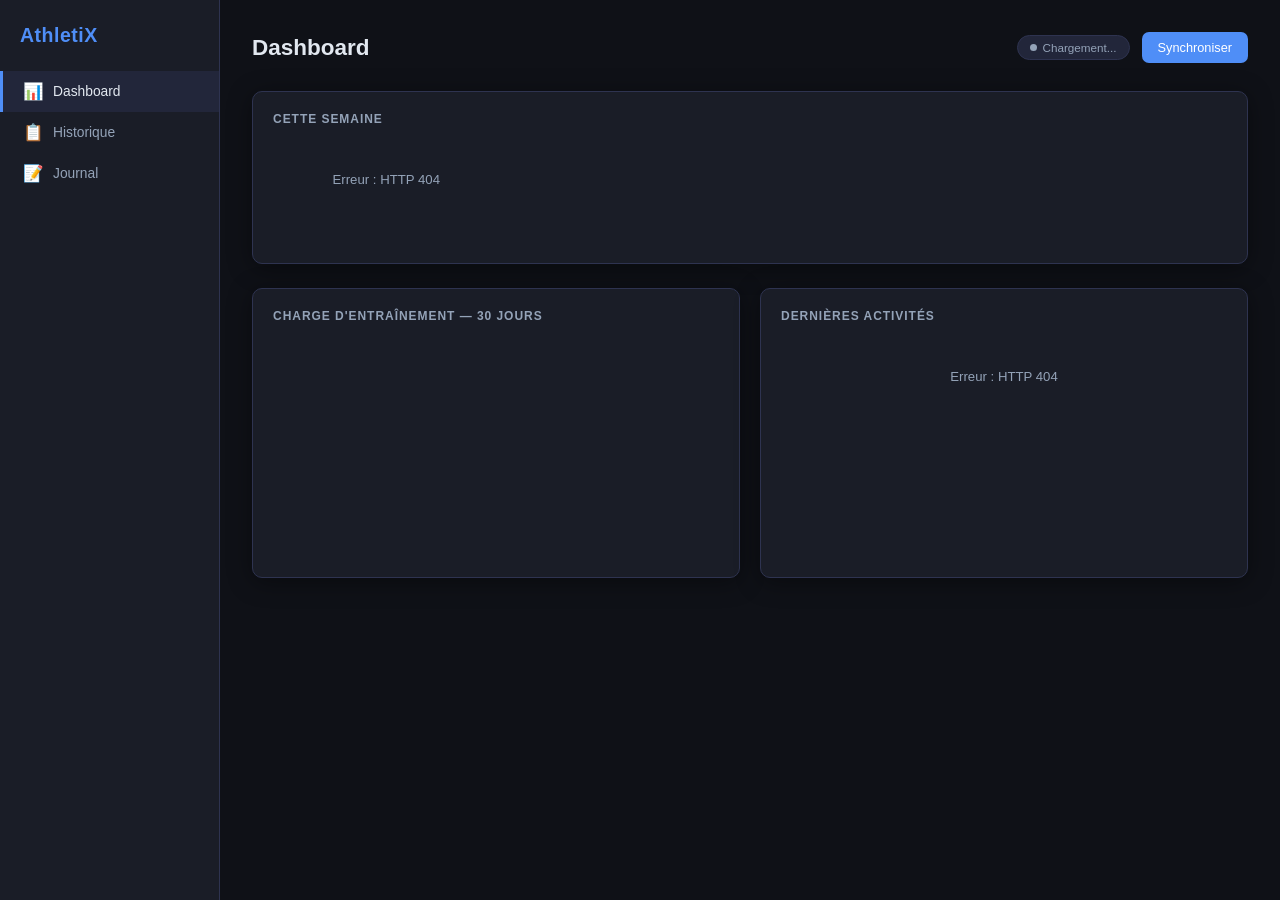
==== frontend/index.html @ 52e1e2ad "feat: frontend complet + gestion rate limit Garmin Dashboard, historique, détail activité et journal" ====
<!DOCTYPE html>
<html lang="fr">
<head>
  <meta charset="UTF-8">
  <meta name="viewport" content="width=device-width, initial-scale=1">
  <title>AthletiX — Dashboard</title>
  <link rel="stylesheet" href="css/style.css">
</head>
<body>
<div class="layout">

  <aside class="sidebar">
    <div class="sidebar-logo">AthletiX</div>
    <nav>
      <a href="index.html" class="active"><span class="icon">📊</span> Dashboard</a>
      <a href="history.html"><span class="icon">📋</span> Historique</a>
      <a href="journal.html"><span class="icon">📝</span> Journal</a>
    </nav>
  </aside>

  <main class="main-content">

    <div class="page-header">
      <h1>Dashboard</h1>
      <div style="display:flex;gap:12px;align-items:center">
        <span class="sync-badge" id="sync-status">
          <span class="sync-dot never"></span>Chargement...
        </span>
        <button class="btn btn-primary" id="btn-sync">Synchroniser</button>
      </div>
    </div>

    <!-- Semaine en cours -->
    <div class="card" style="margin-bottom:24px">
      <div class="card-title">Cette semaine</div>
      <div class="stats-grid" id="week-stats">
        <p class="loading">Chargement...</p>
      </div>
    </div>

    <div class="grid-2">
      <!-- Courbe de forme -->
      <div class="card">
        <div class="card-title">Charge d'entraînement — 30 jours</div>
        <div class="chart-container">
          <canvas id="fitness-chart"></canvas>
        </div>
      </div>

      <!-- Dernières activités -->
      <div class="card">
        <div class="card-title">Dernières activités</div>
        <ul class="activity-list" id="recent-list">
          <li class="loading">Chargement...</li>
        </ul>
      </div>
    </div>

  </main>
</div>

<div id="toast"></div>

<script src="js/vendor/chart.min.js"></script>
<script src="js/api.js"></script>
<script src="js/dashboard.js"></script>
</body>
</html>
---- frontend/css/style.css ----
/* ===== Reset & Base ===== */
*, *::before, *::after { box-sizing: border-box; margin: 0; padding: 0; }

:root {
  --bg:        #0f1117;
  --surface:   #1a1d27;
  --surface2:  #22263a;
  --border:    #2e3350;
  --accent:    #4f8ef7;
  --accent2:   #7c5af7;
  --green:     #34d399;
  --orange:    #fb923c;
  --red:       #f87171;
  --text:      #e2e8f0;
  --text-muted:#94a3b8;
  --radius:    10px;
  --shadow:    0 4px 24px rgba(0,0,0,.4);
  font-size: 15px;
}

body {
  font-family: -apple-system, BlinkMacSystemFont, "Segoe UI", Roboto, sans-serif;
  background: var(--bg);
  color: var(--text);
  min-height: 100vh;
}

a { color: var(--accent); text-decoration: none; }
a:hover { text-decoration: underline; }

/* ===== Layout ===== */
.layout { display: flex; min-height: 100vh; }

.sidebar {
  width: 220px;
  background: var(--surface);
  border-right: 1px solid var(--border);
  display: flex;
  flex-direction: column;
  padding: 24px 0;
  position: fixed;
  height: 100vh;
  z-index: 100;
}

.sidebar-logo {
  font-size: 1.3rem;
  font-weight: 700;
  color: var(--accent);
  padding: 0 20px 24px;
  letter-spacing: .5px;
}

.sidebar nav a {
  display: flex;
  align-items: center;
  gap: 10px;
  padding: 11px 20px;
  color: var(--text-muted);
  font-size: .92rem;
  transition: background .15s, color .15s;
  border-left: 3px solid transparent;
}
.sidebar nav a:hover, .sidebar nav a.active {
  background: var(--surface2);
  color: var(--text);
  border-left-color: var(--accent);
  text-decoration: none;
}
.sidebar nav a .icon { font-size: 1.1rem; width: 20px; text-align: center; }

.main-content {
  margin-left: 220px;
  flex: 1;
  padding: 32px;
  max-width: 1200px;
}

/* ===== Page Header ===== */
.page-header {
  display: flex;
  justify-content: space-between;
  align-items: center;
  margin-bottom: 28px;
}
.page-header h1 { font-size: 1.5rem; font-weight: 600; }

/* ===== Cards ===== */
.card {
  background: var(--surface);
  border: 1px solid var(--border);
  border-radius: var(--radius);
  padding: 20px;
  box-shadow: var(--shadow);
}

.card-title {
  font-size: .8rem;
  font-weight: 600;
  text-transform: uppercase;
  letter-spacing: .08em;
  color: var(--text-muted);
  margin-bottom: 14px;
}

/* ===== Stats Grid ===== */
.stats-grid {
  display: grid;
  grid-template-columns: repeat(auto-fill, minmax(180px, 1fr));
  gap: 16px;
  margin-bottom: 24px;
}

.stat-card {
  background: var(--surface);
  border: 1px solid var(--border);
  border-radius: var(--radius);
  padding: 18px 20px;
}
.stat-card .label {
  font-size: .78rem;
  color: var(--text-muted);
  text-transform: uppercase;
  letter-spacing: .06em;
  margin-bottom: 6px;
}
.stat-card .value {
  font-size: 1.6rem;
  font-weight: 700;
  line-height: 1;
}
.stat-card .unit {
  font-size: .8rem;
  color: var(--text-muted);
  margin-top: 4px;
}

/* ===== Grid 2-col ===== */
.grid-2 { display: grid; grid-template-columns: 1fr 1fr; gap: 20px; margin-bottom: 24px; }
.grid-3 { display: grid; grid-template-columns: 1fr 1fr 1fr; gap: 20px; margin-bottom: 24px; }

/* ===== Activity List ===== */
.activity-list { list-style: none; }
.activity-item {
  display: flex;
  align-items: center;
  gap: 14px;
  padding: 12px 0;
  border-bottom: 1px solid var(--border);
  cursor: pointer;
  transition: background .1s;
  border-radius: 6px;
  padding: 10px 12px;
  margin: 0 -12px;
}
.activity-item:last-child { border-bottom: none; }
.activity-item:hover { background: var(--surface2); }

.activity-icon {
  width: 38px; height: 38px;
  border-radius: 50%;
  display: flex; align-items: center; justify-content: center;
  font-size: 1.1rem;
  flex-shrink: 0;
}
.icon-run      { background: rgba(79,142,247,.15); }
.icon-trail    { background: rgba(52,211,153,.15); }
.icon-cycling  { background: rgba(251,146,60,.15); }
.icon-swimming { background: rgba(124,90,247,.15); }
.icon-strength { background: rgba(248,113,113,.15); }
.icon-other    { background: rgba(148,163,184,.1); }

.activity-info { flex: 1; min-width: 0; }
.activity-info .name { font-size: .9rem; font-weight: 500; white-space: nowrap; overflow: hidden; text-overflow: ellipsis; }
.activity-info .meta { font-size: .78rem; color: var(--text-muted); margin-top: 2px; }

.activity-stats { text-align: right; flex-shrink: 0; }
.activity-stats .primary { font-size: .95rem; font-weight: 600; }
.activity-stats .secondary { font-size: .78rem; color: var(--text-muted); }

/* ===== Sync Status ===== */
.sync-badge {
  display: inline-flex; align-items: center; gap: 6px;
  font-size: .78rem; color: var(--text-muted);
  background: var(--surface2);
  border: 1px solid var(--border);
  border-radius: 20px;
  padding: 5px 12px;
}
.sync-dot { width: 7px; height: 7px; border-radius: 50%; }
.sync-dot.ok { background: var(--green); }
.sync-dot.error { background: var(--red); }
.sync-dot.never { background: var(--text-muted); }

/* ===== Buttons ===== */
.btn {
  display: inline-flex; align-items: center; gap: 7px;
  padding: 8px 16px;
  border-radius: 7px;
  border: none;
  font-size: .85rem;
  font-weight: 500;
  cursor: pointer;
  transition: opacity .15s, transform .1s;
}
.btn:hover { opacity: .85; }
.btn:active { transform: scale(.97); }
.btn-primary { background: var(--accent); color: #fff; }
.btn-ghost   { background: var(--surface2); color: var(--text); border: 1px solid var(--border); }

/* ===== Chart container ===== */
.chart-container { position: relative; height: 220px; }

/* ===== Table ===== */
.table-wrap { overflow-x: auto; }
table { width: 100%; border-collapse: collapse; font-size: .88rem; }
th { text-align: left; font-size: .75rem; text-transform: uppercase; letter-spacing: .06em; color: var(--text-muted); padding: 0 12px 10px; border-bottom: 1px solid var(--border); }
td { padding: 11px 12px; border-bottom: 1px solid var(--border); vertical-align: middle; }
tr:hover td { background: var(--surface2); }
tr:last-child td { border-bottom: none; }

/* ===== Filters ===== */
.filters {
  display: flex; gap: 10px; align-items: center;
  margin-bottom: 20px; flex-wrap: wrap;
}
.filters select, .filters input[type="date"] {
  background: var(--surface);
  border: 1px solid var(--border);
  color: var(--text);
  padding: 7px 12px;
  border-radius: 7px;
  font-size: .85rem;
}
.filters select:focus, .filters input:focus { outline: 2px solid var(--accent); border-color: transparent; }

/* ===== Form ===== */
.form-group { margin-bottom: 16px; }
.form-group label { display: block; font-size: .8rem; color: var(--text-muted); margin-bottom: 6px; text-transform: uppercase; letter-spacing: .06em; }
.form-group textarea, .form-group input[type="text"] {
  width: 100%;
  background: var(--surface2);
  border: 1px solid var(--border);
  color: var(--text);
  padding: 10px 12px;
  border-radius: 7px;
  font-size: .9rem;
  font-family: inherit;
  resize: vertical;
}
.form-group textarea:focus, .form-group input:focus { outline: 2px solid var(--accent); border-color: transparent; }

.score-group { display: flex; gap: 8px; align-items: center; }
.score-group input[type="range"] { flex: 1; accent-color: var(--accent); }
.score-val { min-width: 28px; text-align: center; font-weight: 700; font-size: 1.1rem; color: var(--accent); }

/* ===== Type badge ===== */
.badge {
  display: inline-block;
  padding: 2px 9px;
  border-radius: 4px;
  font-size: .75rem;
  font-weight: 600;
  text-transform: uppercase;
  letter-spacing: .04em;
}
.badge-run      { background: rgba(79,142,247,.15); color: #4f8ef7; }
.badge-trail    { background: rgba(52,211,153,.15); color: #34d399; }
.badge-cycling  { background: rgba(251,146,60,.15); color: #fb923c; }
.badge-swimming { background: rgba(124,90,247,.15); color: #7c5af7; }
.badge-strength { background: rgba(248,113,113,.15); color: #f87171; }
.badge-other    { background: rgba(148,163,184,.1); color: #94a3b8; }

/* ===== Detail view ===== */
.detail-grid { display: grid; grid-template-columns: repeat(auto-fill, minmax(160px, 1fr)); gap: 14px; margin-bottom: 24px; }
.detail-stat { background: var(--surface2); border-radius: 8px; padding: 14px 16px; }
.detail-stat .label { font-size: .75rem; color: var(--text-muted); text-transform: uppercase; margin-bottom: 4px; }
.detail-stat .value { font-size: 1.3rem; font-weight: 700; }

/* ===== Loading / Empty ===== */
.loading { color: var(--text-muted); font-size: .9rem; padding: 24px; text-align: center; }
.empty   { color: var(--text-muted); font-size: .88rem; padding: 32px; text-align: center; }

/* ===== Toast ===== */
#toast {
  position: fixed; bottom: 24px; right: 24px;
  background: var(--surface); border: 1px solid var(--border);
  border-radius: 8px; padding: 12px 18px;
  font-size: .88rem; box-shadow: var(--shadow);
  opacity: 0; transform: translateY(8px);
  transition: opacity .2s, transform .2s;
  z-index: 999; pointer-events: none;
  max-width: 320px;
}
#toast.show { opacity: 1; transform: none; }
#toast.ok   { border-left: 3px solid var(--green); }
#toast.err  { border-left: 3px solid var(--red); }

/* ===== Responsive ===== */
@media (max-width: 768px) {
  .sidebar { width: 100%; height: auto; position: relative; flex-direction: row; flex-wrap: wrap; padding: 12px; }
  .main-content { margin-left: 0; padding: 16px; }
  .grid-2, .grid-3 { grid-template-columns: 1fr; }
}
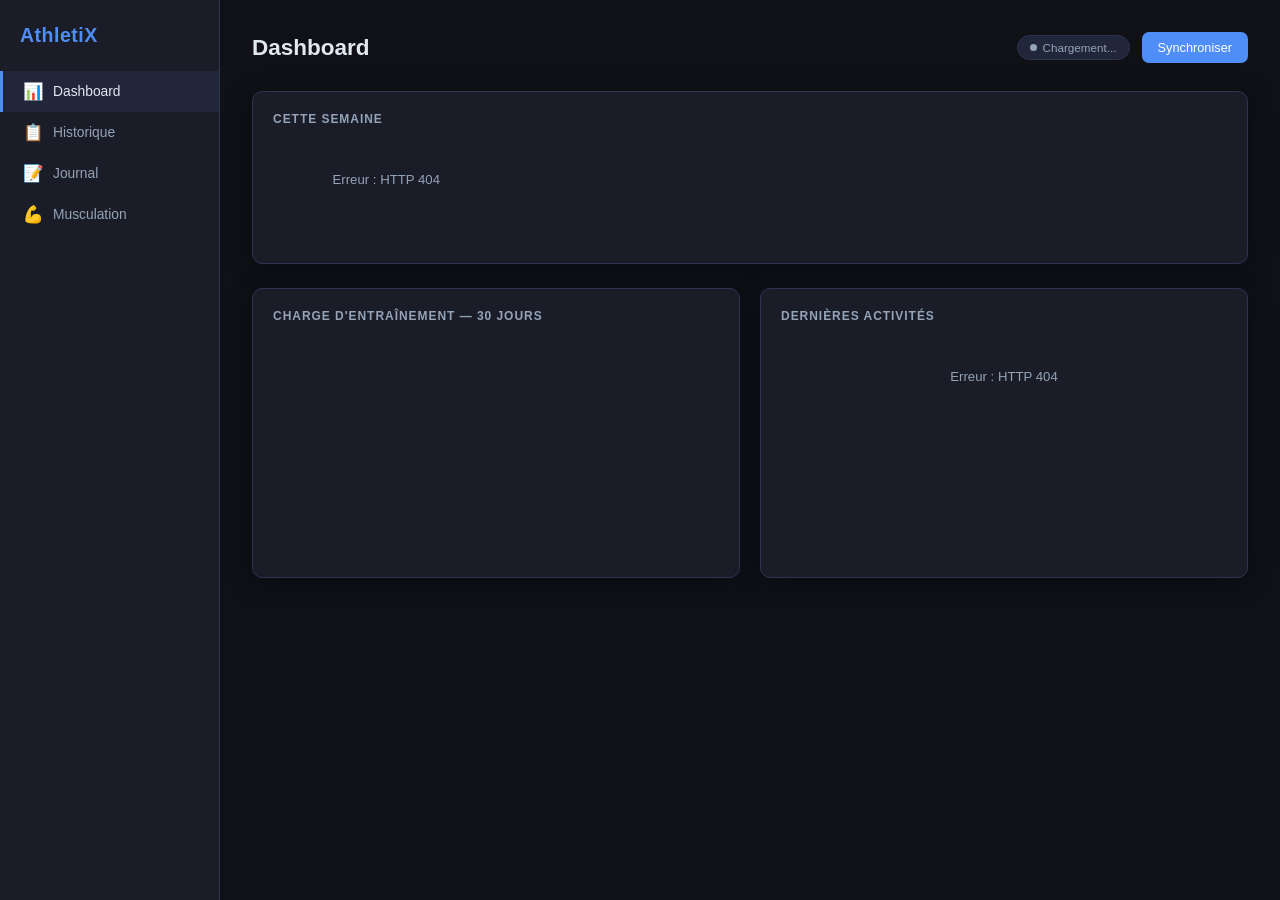
==== commit c4fa513f: "feat(strength): module musculation complet — backend + frontend Backend : - database.py : migration " ====
--- a/frontend/index.html
+++ b/frontend/index.html
@@ -15,6 +15,7 @@
       <a href="index.html" class="active"><span class="icon">📊</span> Dashboard</a>
       <a href="history.html"><span class="icon">📋</span> Historique</a>
       <a href="journal.html"><span class="icon">📝</span> Journal</a>
+      <a href="strength.html"><span class="icon">💪</span> Musculation</a>
     </nav>
   </aside>
 
--- a/frontend/css/style.css
+++ b/frontend/css/style.css
@@ -207,6 +207,7 @@
 .btn:active { transform: scale(.97); }
 .btn-primary { background: var(--accent); color: #fff; }
 .btn-ghost   { background: var(--surface2); color: var(--text); border: 1px solid var(--border); }
+.btn-danger  { background: var(--red); color: #fff; }
 
 /* ===== Chart container ===== */
 .chart-container { position: relative; height: 220px; }
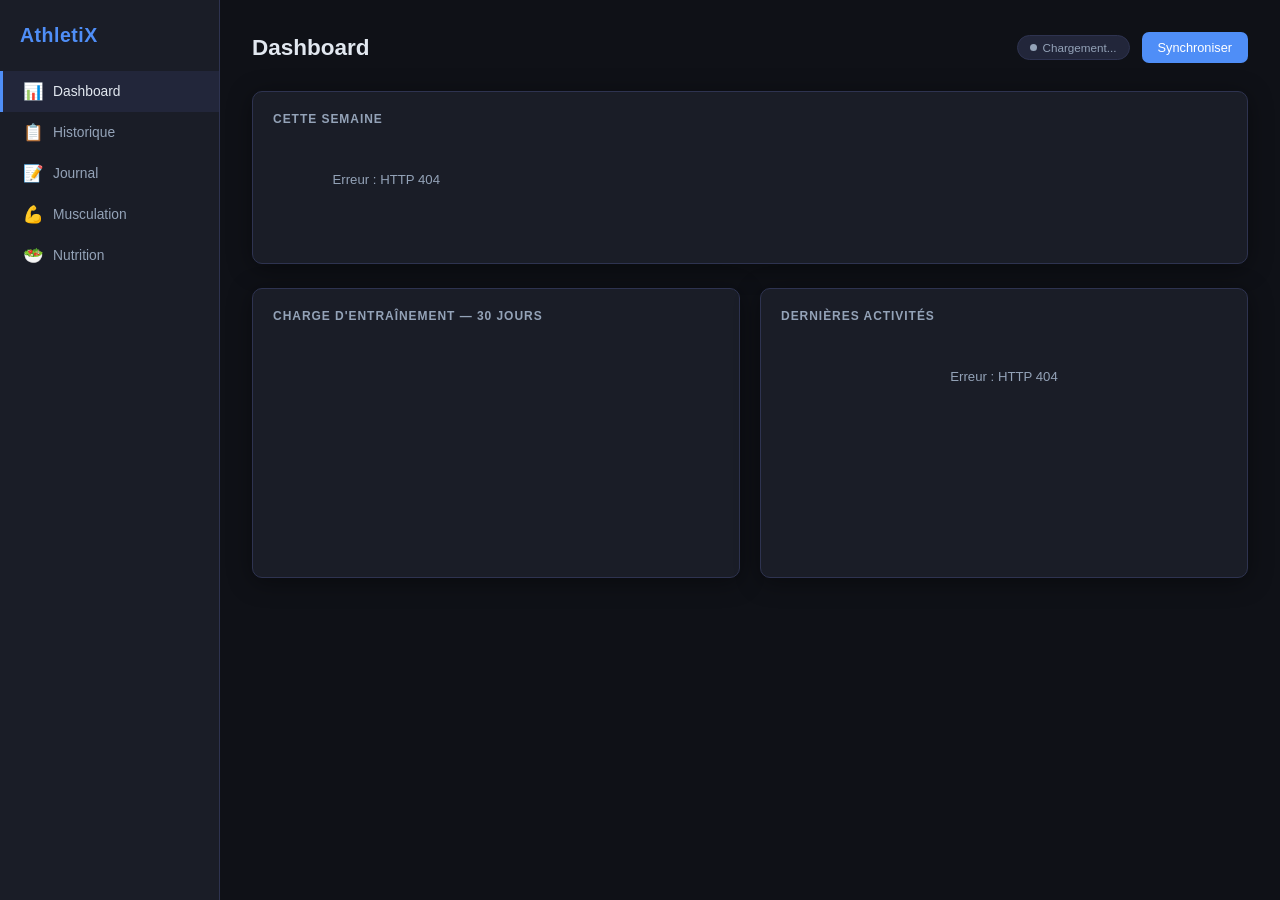
==== commit 6e807e28: "feat(nutrition): module nutrition complet — backend + frontend Backend : - routers/nutrition.py : CR" ====
--- a/frontend/index.html
+++ b/frontend/index.html
@@ -16,6 +16,7 @@
       <a href="history.html"><span class="icon">📋</span> Historique</a>
       <a href="journal.html"><span class="icon">📝</span> Journal</a>
       <a href="strength.html"><span class="icon">💪</span> Musculation</a>
+      <a href="nutrition.html"><span class="icon">🥗</span> Nutrition</a>
     </nav>
   </aside>
 
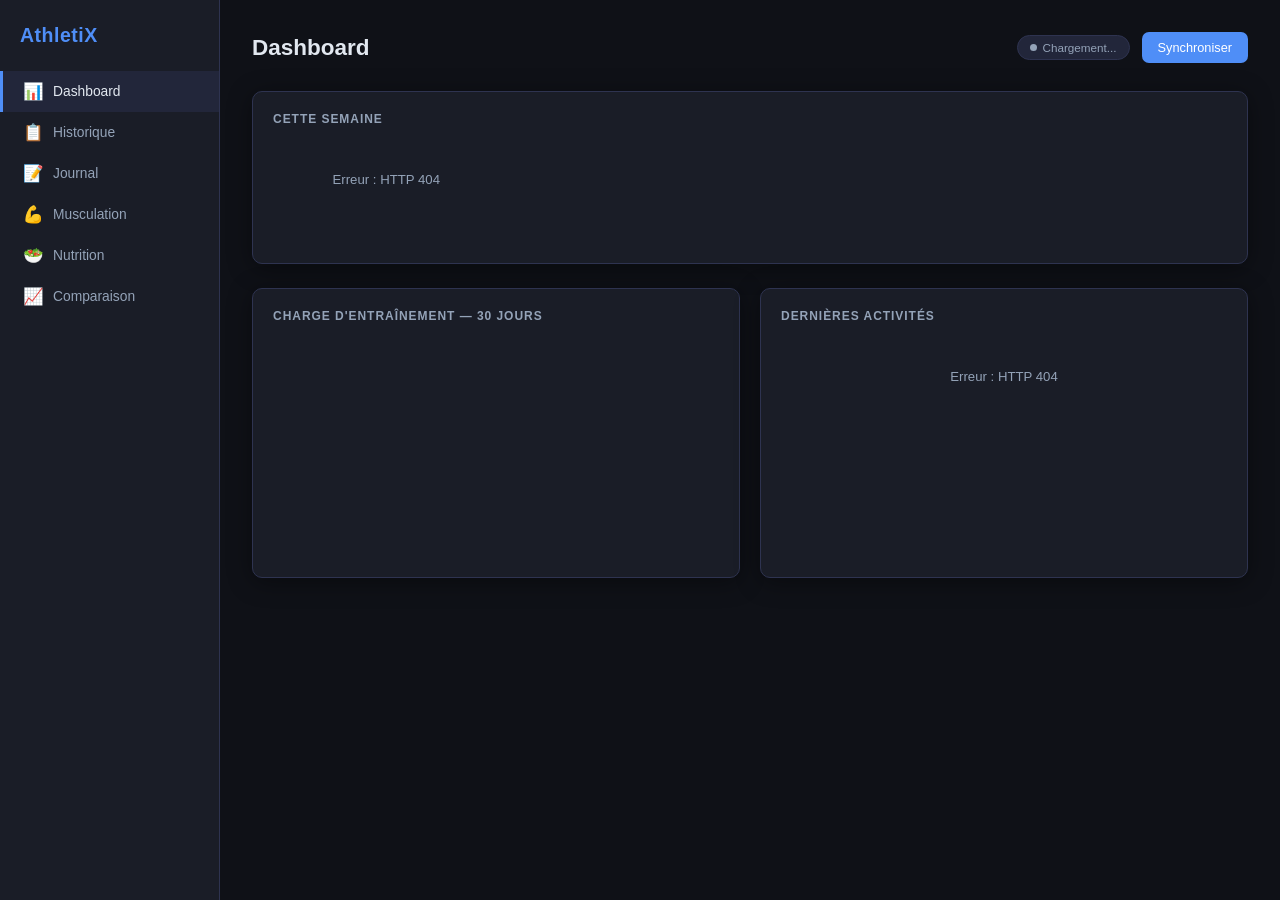
==== commit 4e82c169: "feat(compare): module comparaison — périodes + exercices (backend + frontend) Co-Authored-By: Claude" ====
--- a/frontend/index.html
+++ b/frontend/index.html
@@ -17,6 +17,7 @@
       <a href="journal.html"><span class="icon">📝</span> Journal</a>
       <a href="strength.html"><span class="icon">💪</span> Musculation</a>
       <a href="nutrition.html"><span class="icon">🥗</span> Nutrition</a>
+      <a href="compare.html"><span class="icon">📈</span> Comparaison</a>
     </nav>
   </aside>
 
@@ -65,6 +66,7 @@
 
 <script src="js/vendor/chart.min.js"></script>
 <script src="js/api.js"></script>
+<script src="js/alerts.js"></script>
 <script src="js/dashboard.js"></script>
 </body>
 </html>
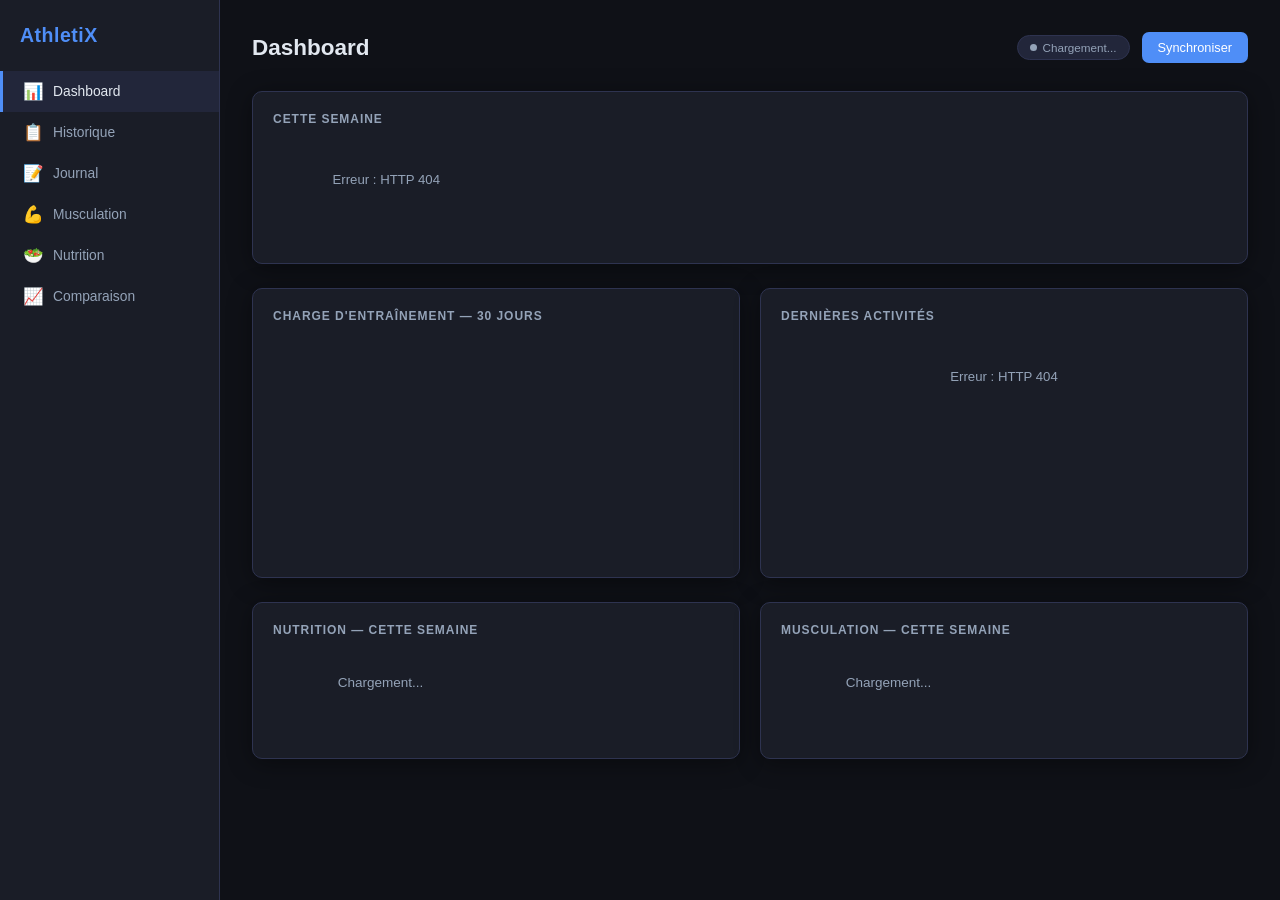
==== commit 6023183b: "feat(dashboard): widgets V2 — nutrition, musculation et badge alertes Co-Authored-By: Claude Sonnet " ====
--- a/frontend/index.html
+++ b/frontend/index.html
@@ -59,6 +59,22 @@
       </div>
     </div>
 
+    <!-- Widgets V2 : nutrition + musculation -->
+    <div class="grid-2" style="margin-top:24px">
+      <div class="card">
+        <div class="card-title">Nutrition — cette semaine</div>
+        <div class="stats-grid" id="widget-nutrition">
+          <p class="loading">Chargement...</p>
+        </div>
+      </div>
+      <div class="card">
+        <div class="card-title">Musculation — cette semaine</div>
+        <div class="stats-grid" id="widget-strength">
+          <p class="loading">Chargement...</p>
+        </div>
+      </div>
+    </div>
+
   </main>
 </div>
 
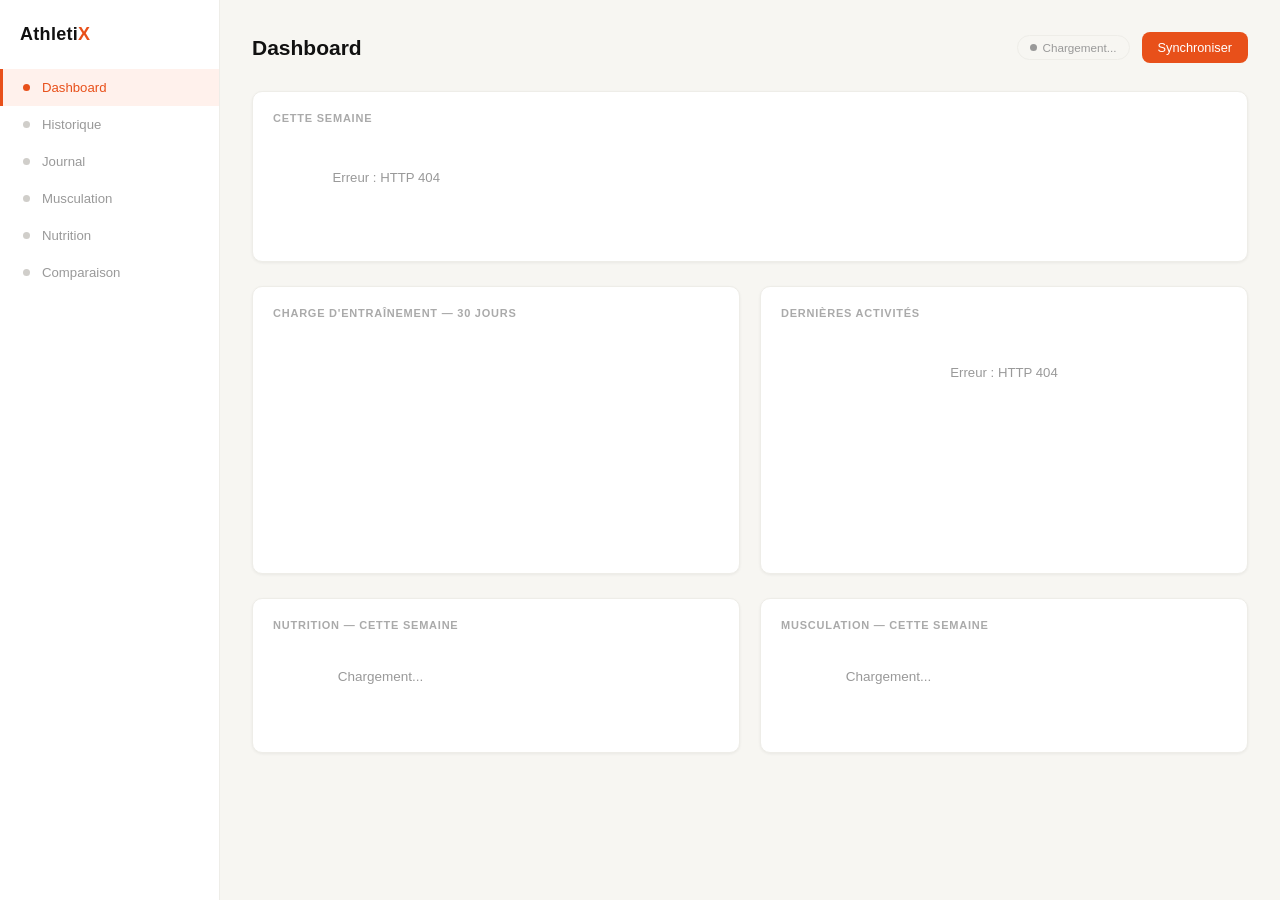
==== commit 168b74ba: "feat: thème clair + migration Strava (remplace Garmin) - Refonte visuelle complète : fond #F7F6F2, a" ====
--- a/frontend/index.html
+++ b/frontend/index.html
@@ -10,14 +10,14 @@
 <div class="layout">
 
   <aside class="sidebar">
-    <div class="sidebar-logo">AthletiX</div>
+    <div class="sidebar-logo">Athleti<span class="logo-x">X</span></div>
     <nav>
-      <a href="index.html" class="active"><span class="icon">📊</span> Dashboard</a>
-      <a href="history.html"><span class="icon">📋</span> Historique</a>
-      <a href="journal.html"><span class="icon">📝</span> Journal</a>
-      <a href="strength.html"><span class="icon">💪</span> Musculation</a>
-      <a href="nutrition.html"><span class="icon">🥗</span> Nutrition</a>
-      <a href="compare.html"><span class="icon">📈</span> Comparaison</a>
+      <a href="index.html" class="active"><span class="nav-dot"></span>Dashboard</a>
+      <a href="history.html"><span class="nav-dot"></span>Historique</a>
+      <a href="journal.html"><span class="nav-dot"></span>Journal</a>
+      <a href="strength.html"><span class="nav-dot"></span>Musculation</a>
+      <a href="nutrition.html"><span class="nav-dot"></span>Nutrition</a>
+      <a href="compare.html"><span class="nav-dot"></span>Comparaison</a>
     </nav>
   </aside>
 
--- a/frontend/css/style.css
+++ b/frontend/css/style.css
@@ -2,19 +2,19 @@
 *, *::before, *::after { box-sizing: border-box; margin: 0; padding: 0; }
 
 :root {
-  --bg:        #0f1117;
-  --surface:   #1a1d27;
-  --surface2:  #22263a;
-  --border:    #2e3350;
-  --accent:    #4f8ef7;
-  --accent2:   #7c5af7;
-  --green:     #34d399;
-  --orange:    #fb923c;
-  --red:       #f87171;
-  --text:      #e2e8f0;
-  --text-muted:#94a3b8;
+  --bg:        #F7F6F2;
+  --surface:   #FFFFFF;
+  --surface2:  #F7F6F2;
+  --border:    #EEEDE8;
+  --accent:    #E8501A;
+  --accent-bg: #FFF1EC;
+  --green:     #22c55e;
+  --orange:    #E8501A;
+  --red:       #ef4444;
+  --text:      #111111;
+  --text-muted:#999999;
   --radius:    10px;
-  --shadow:    0 4px 24px rgba(0,0,0,.4);
+  --shadow:    0 1px 3px rgba(0,0,0,.06);
   font-size: 15px;
 }
 
@@ -34,7 +34,7 @@
 .sidebar {
   width: 220px;
   background: var(--surface);
-  border-right: 1px solid var(--border);
+  border-right: 0.5px solid var(--border);
   display: flex;
   flex-direction: column;
   padding: 24px 0;
@@ -44,30 +44,46 @@
 }
 
 .sidebar-logo {
-  font-size: 1.3rem;
+  font-size: 1.2rem;
   font-weight: 700;
-  color: var(--accent);
+  color: var(--text);
   padding: 0 20px 24px;
-  letter-spacing: .5px;
-}
+  letter-spacing: .3px;
+}
+
+.logo-x { color: var(--accent); }
 
 .sidebar nav a {
   display: flex;
   align-items: center;
-  gap: 10px;
+  gap: 12px;
   padding: 11px 20px;
   color: var(--text-muted);
-  font-size: .92rem;
+  font-size: .88rem;
+  font-weight: 500;
   transition: background .15s, color .15s;
   border-left: 3px solid transparent;
 }
-.sidebar nav a:hover, .sidebar nav a.active {
-  background: var(--surface2);
-  color: var(--text);
+.sidebar nav a:hover,
+.sidebar nav a.active {
+  background: var(--accent-bg);
+  color: var(--accent);
   border-left-color: var(--accent);
   text-decoration: none;
 }
-.sidebar nav a .icon { font-size: 1.1rem; width: 20px; text-align: center; }
+.sidebar nav a:hover .nav-dot,
+.sidebar nav a.active .nav-dot {
+  background: var(--accent);
+}
+
+.nav-dot {
+  width: 7px;
+  height: 7px;
+  border-radius: 50%;
+  background: #D0CECA;
+  flex-shrink: 0;
+  transition: background .15s;
+}
 
 .main-content {
   margin-left: 220px;
@@ -83,23 +99,23 @@
   align-items: center;
   margin-bottom: 28px;
 }
-.page-header h1 { font-size: 1.5rem; font-weight: 600; }
+.page-header h1 { font-size: 1.4rem; font-weight: 700; color: var(--text); }
 
 /* ===== Cards ===== */
 .card {
   background: var(--surface);
-  border: 1px solid var(--border);
+  border: 0.5px solid var(--border);
   border-radius: var(--radius);
   padding: 20px;
   box-shadow: var(--shadow);
 }
 
 .card-title {
-  font-size: .8rem;
-  font-weight: 600;
-  text-transform: uppercase;
-  letter-spacing: .08em;
-  color: var(--text-muted);
+  font-size: 11px;
+  font-weight: 600;
+  text-transform: uppercase;
+  letter-spacing: 0.07em;
+  color: #aaa;
   margin-bottom: 14px;
 }
 
@@ -113,15 +129,25 @@
 
 .stat-card {
   background: var(--surface);
-  border: 1px solid var(--border);
+  border: 0.5px solid var(--border);
   border-radius: var(--radius);
   padding: 18px 20px;
 }
+.stat-card.accent {
+  background: var(--accent);
+  border-color: transparent;
+  color: #fff;
+}
+.stat-card.accent .label,
+.stat-card.accent .unit { color: rgba(255,255,255,.72); }
+.stat-card.accent .value { color: #fff; }
+
 .stat-card .label {
-  font-size: .78rem;
+  font-size: 11px;
+  font-weight: 600;
   color: var(--text-muted);
   text-transform: uppercase;
-  letter-spacing: .06em;
+  letter-spacing: 0.07em;
   margin-bottom: 6px;
 }
 .stat-card .value {
@@ -130,7 +156,7 @@
   line-height: 1;
 }
 .stat-card .unit {
-  font-size: .8rem;
+  font-size: .78rem;
   color: var(--text-muted);
   margin-top: 4px;
 }
@@ -145,8 +171,7 @@
   display: flex;
   align-items: center;
   gap: 14px;
-  padding: 12px 0;
-  border-bottom: 1px solid var(--border);
+  border-bottom: 0.5px solid var(--border);
   cursor: pointer;
   transition: background .1s;
   border-radius: 6px;
@@ -163,12 +188,12 @@
   font-size: 1.1rem;
   flex-shrink: 0;
 }
-.icon-run      { background: rgba(79,142,247,.15); }
-.icon-trail    { background: rgba(52,211,153,.15); }
-.icon-cycling  { background: rgba(251,146,60,.15); }
-.icon-swimming { background: rgba(124,90,247,.15); }
-.icon-strength { background: rgba(248,113,113,.15); }
-.icon-other    { background: rgba(148,163,184,.1); }
+.icon-run      { background: rgba(79,142,247,.12); }
+.icon-trail    { background: rgba(52,211,153,.12); }
+.icon-cycling  { background: rgba(232,80,26,.12); }
+.icon-swimming { background: rgba(124,90,247,.12); }
+.icon-strength { background: rgba(239,68,68,.12); }
+.icon-other    { background: rgba(153,153,153,.1); }
 
 .activity-info { flex: 1; min-width: 0; }
 .activity-info .name { font-size: .9rem; font-weight: 500; white-space: nowrap; overflow: hidden; text-overflow: ellipsis; }
@@ -183,12 +208,12 @@
   display: inline-flex; align-items: center; gap: 6px;
   font-size: .78rem; color: var(--text-muted);
   background: var(--surface2);
-  border: 1px solid var(--border);
+  border: 0.5px solid var(--border);
   border-radius: 20px;
   padding: 5px 12px;
 }
 .sync-dot { width: 7px; height: 7px; border-radius: 50%; }
-.sync-dot.ok { background: var(--green); }
+.sync-dot.ok    { background: var(--green); }
 .sync-dot.error { background: var(--red); }
 .sync-dot.never { background: var(--text-muted); }
 
@@ -196,7 +221,7 @@
 .btn {
   display: inline-flex; align-items: center; gap: 7px;
   padding: 8px 16px;
-  border-radius: 7px;
+  border-radius: 8px;
   border: none;
   font-size: .85rem;
   font-weight: 500;
@@ -206,7 +231,7 @@
 .btn:hover { opacity: .85; }
 .btn:active { transform: scale(.97); }
 .btn-primary { background: var(--accent); color: #fff; }
-.btn-ghost   { background: var(--surface2); color: var(--text); border: 1px solid var(--border); }
+.btn-ghost   { background: var(--surface); color: var(--text); border: 0.5px solid var(--border); }
 .btn-danger  { background: var(--red); color: #fff; }
 
 /* ===== Chart container ===== */
@@ -215,8 +240,17 @@
 /* ===== Table ===== */
 .table-wrap { overflow-x: auto; }
 table { width: 100%; border-collapse: collapse; font-size: .88rem; }
-th { text-align: left; font-size: .75rem; text-transform: uppercase; letter-spacing: .06em; color: var(--text-muted); padding: 0 12px 10px; border-bottom: 1px solid var(--border); }
-td { padding: 11px 12px; border-bottom: 1px solid var(--border); vertical-align: middle; }
+th {
+  text-align: left;
+  font-size: 11px;
+  font-weight: 600;
+  text-transform: uppercase;
+  letter-spacing: 0.07em;
+  color: #aaa;
+  padding: 0 12px 10px;
+  border-bottom: 0.5px solid var(--border);
+}
+td { padding: 11px 12px; border-bottom: 0.5px solid var(--border); vertical-align: middle; }
 tr:hover td { background: var(--surface2); }
 tr:last-child td { border-bottom: none; }
 
@@ -227,7 +261,7 @@
 }
 .filters select, .filters input[type="date"] {
   background: var(--surface);
-  border: 1px solid var(--border);
+  border: 0.5px solid var(--border);
   color: var(--text);
   padding: 7px 12px;
   border-radius: 7px;
@@ -237,11 +271,22 @@
 
 /* ===== Form ===== */
 .form-group { margin-bottom: 16px; }
-.form-group label { display: block; font-size: .8rem; color: var(--text-muted); margin-bottom: 6px; text-transform: uppercase; letter-spacing: .06em; }
-.form-group textarea, .form-group input[type="text"] {
+.form-group label {
+  display: block;
+  font-size: 11px;
+  font-weight: 600;
+  color: #aaa;
+  margin-bottom: 6px;
+  text-transform: uppercase;
+  letter-spacing: 0.07em;
+}
+.form-group textarea,
+.form-group input[type="text"],
+.form-group input[type="number"],
+.form-group select {
   width: 100%;
-  background: var(--surface2);
-  border: 1px solid var(--border);
+  background: var(--surface);
+  border: 0.5px solid var(--border);
   color: var(--text);
   padding: 10px 12px;
   border-radius: 7px;
@@ -249,7 +294,9 @@
   font-family: inherit;
   resize: vertical;
 }
-.form-group textarea:focus, .form-group input:focus { outline: 2px solid var(--accent); border-color: transparent; }
+.form-group textarea:focus,
+.form-group input:focus,
+.form-group select:focus { outline: 2px solid var(--accent); border-color: transparent; }
 
 .score-group { display: flex; gap: 8px; align-items: center; }
 .score-group input[type="range"] { flex: 1; accent-color: var(--accent); }
@@ -265,17 +312,29 @@
   text-transform: uppercase;
   letter-spacing: .04em;
 }
-.badge-run      { background: rgba(79,142,247,.15); color: #4f8ef7; }
-.badge-trail    { background: rgba(52,211,153,.15); color: #34d399; }
-.badge-cycling  { background: rgba(251,146,60,.15); color: #fb923c; }
-.badge-swimming { background: rgba(124,90,247,.15); color: #7c5af7; }
-.badge-strength { background: rgba(248,113,113,.15); color: #f87171; }
-.badge-other    { background: rgba(148,163,184,.1); color: #94a3b8; }
+.badge-run      { background: rgba(79,142,247,.12);  color: #4f8ef7; }
+.badge-trail    { background: rgba(52,211,153,.12);  color: #22c55e; }
+.badge-cycling  { background: rgba(232,80,26,.12);   color: #E8501A; }
+.badge-swimming { background: rgba(124,90,247,.12);  color: #7c5af7; }
+.badge-strength { background: rgba(239,68,68,.12);   color: #ef4444; }
+.badge-other    { background: rgba(153,153,153,.1);  color: #999999; }
 
 /* ===== Detail view ===== */
 .detail-grid { display: grid; grid-template-columns: repeat(auto-fill, minmax(160px, 1fr)); gap: 14px; margin-bottom: 24px; }
-.detail-stat { background: var(--surface2); border-radius: 8px; padding: 14px 16px; }
-.detail-stat .label { font-size: .75rem; color: var(--text-muted); text-transform: uppercase; margin-bottom: 4px; }
+.detail-stat {
+  background: var(--surface2);
+  border: 0.5px solid var(--border);
+  border-radius: 8px;
+  padding: 14px 16px;
+}
+.detail-stat .label {
+  font-size: 11px;
+  font-weight: 600;
+  color: #aaa;
+  text-transform: uppercase;
+  letter-spacing: .07em;
+  margin-bottom: 4px;
+}
 .detail-stat .value { font-size: 1.3rem; font-weight: 700; }
 
 /* ===== Loading / Empty ===== */
@@ -285,13 +344,14 @@
 /* ===== Toast ===== */
 #toast {
   position: fixed; bottom: 24px; right: 24px;
-  background: var(--surface); border: 1px solid var(--border);
+  background: var(--surface); border: 0.5px solid var(--border);
   border-radius: 8px; padding: 12px 18px;
-  font-size: .88rem; box-shadow: var(--shadow);
+  font-size: .88rem; box-shadow: 0 4px 16px rgba(0,0,0,.1);
   opacity: 0; transform: translateY(8px);
   transition: opacity .2s, transform .2s;
   z-index: 999; pointer-events: none;
   max-width: 320px;
+  color: var(--text);
 }
 #toast.show { opacity: 1; transform: none; }
 #toast.ok   { border-left: 3px solid var(--green); }
